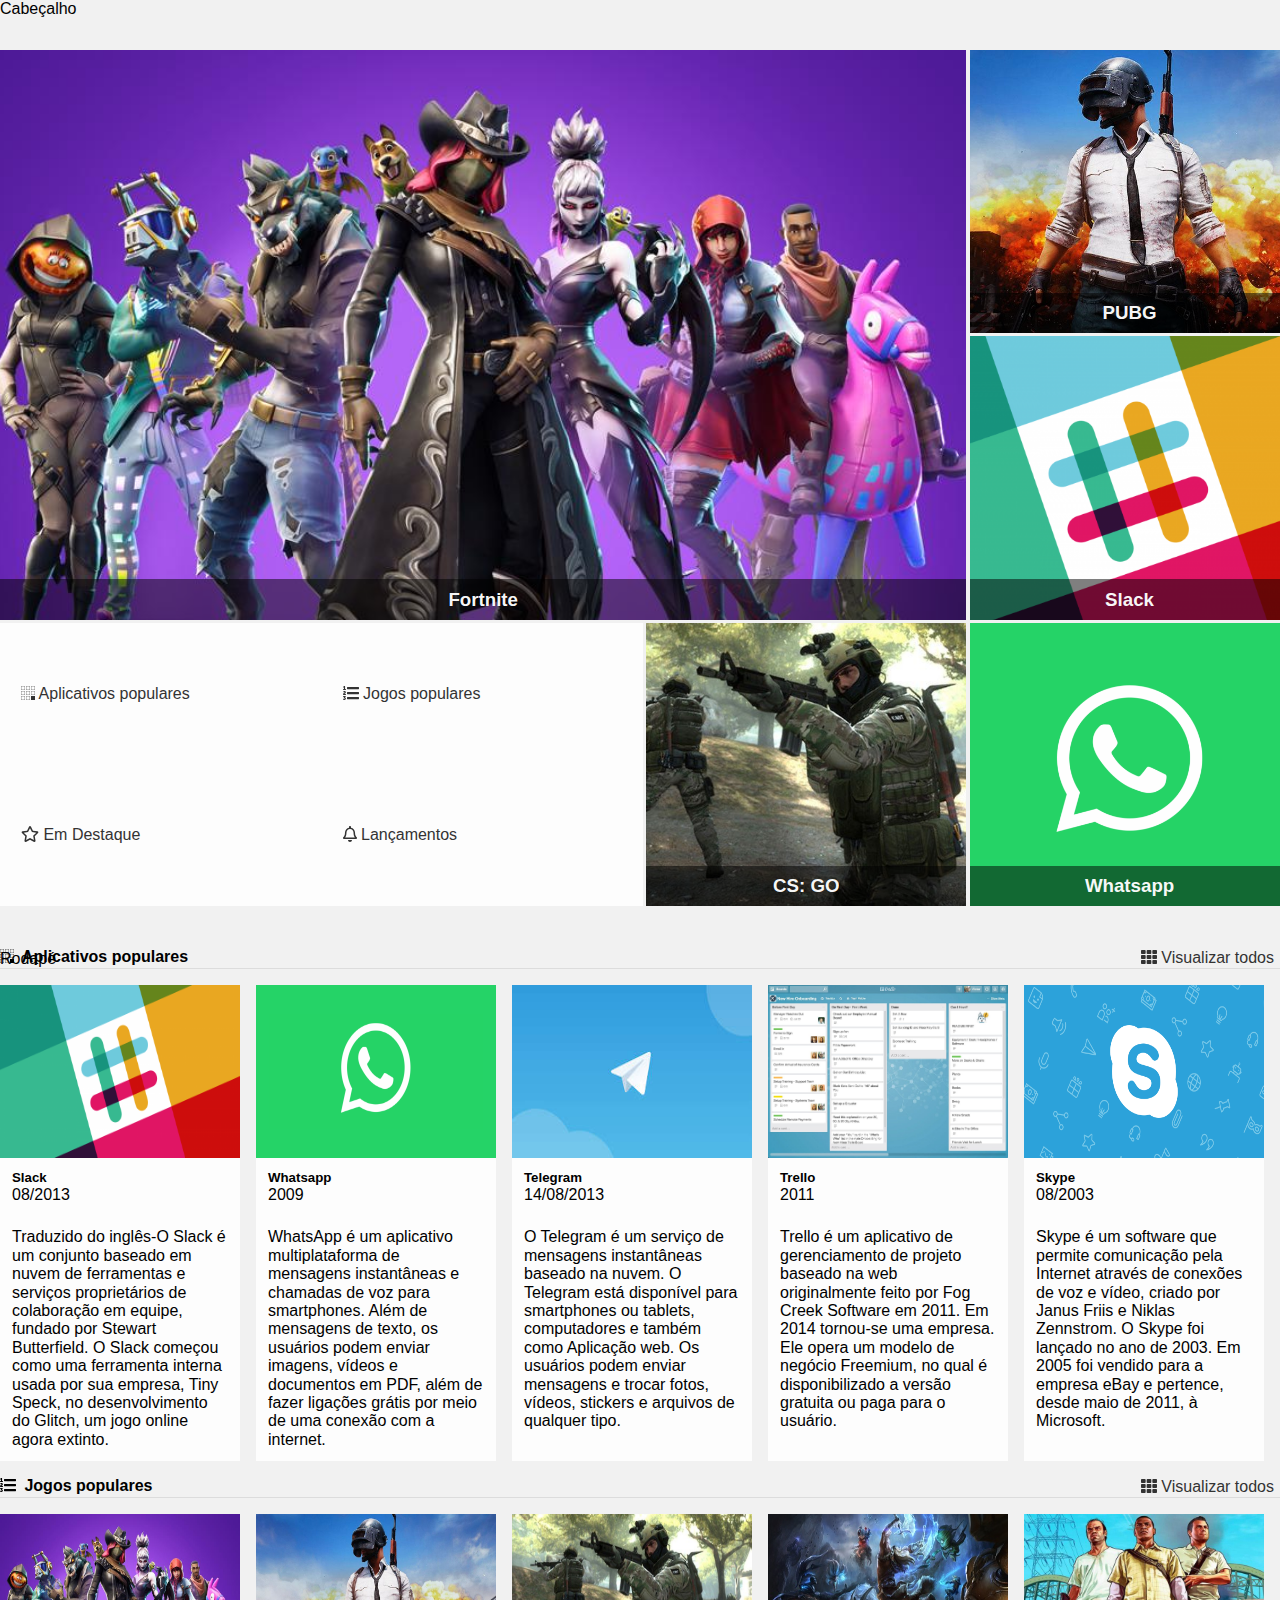
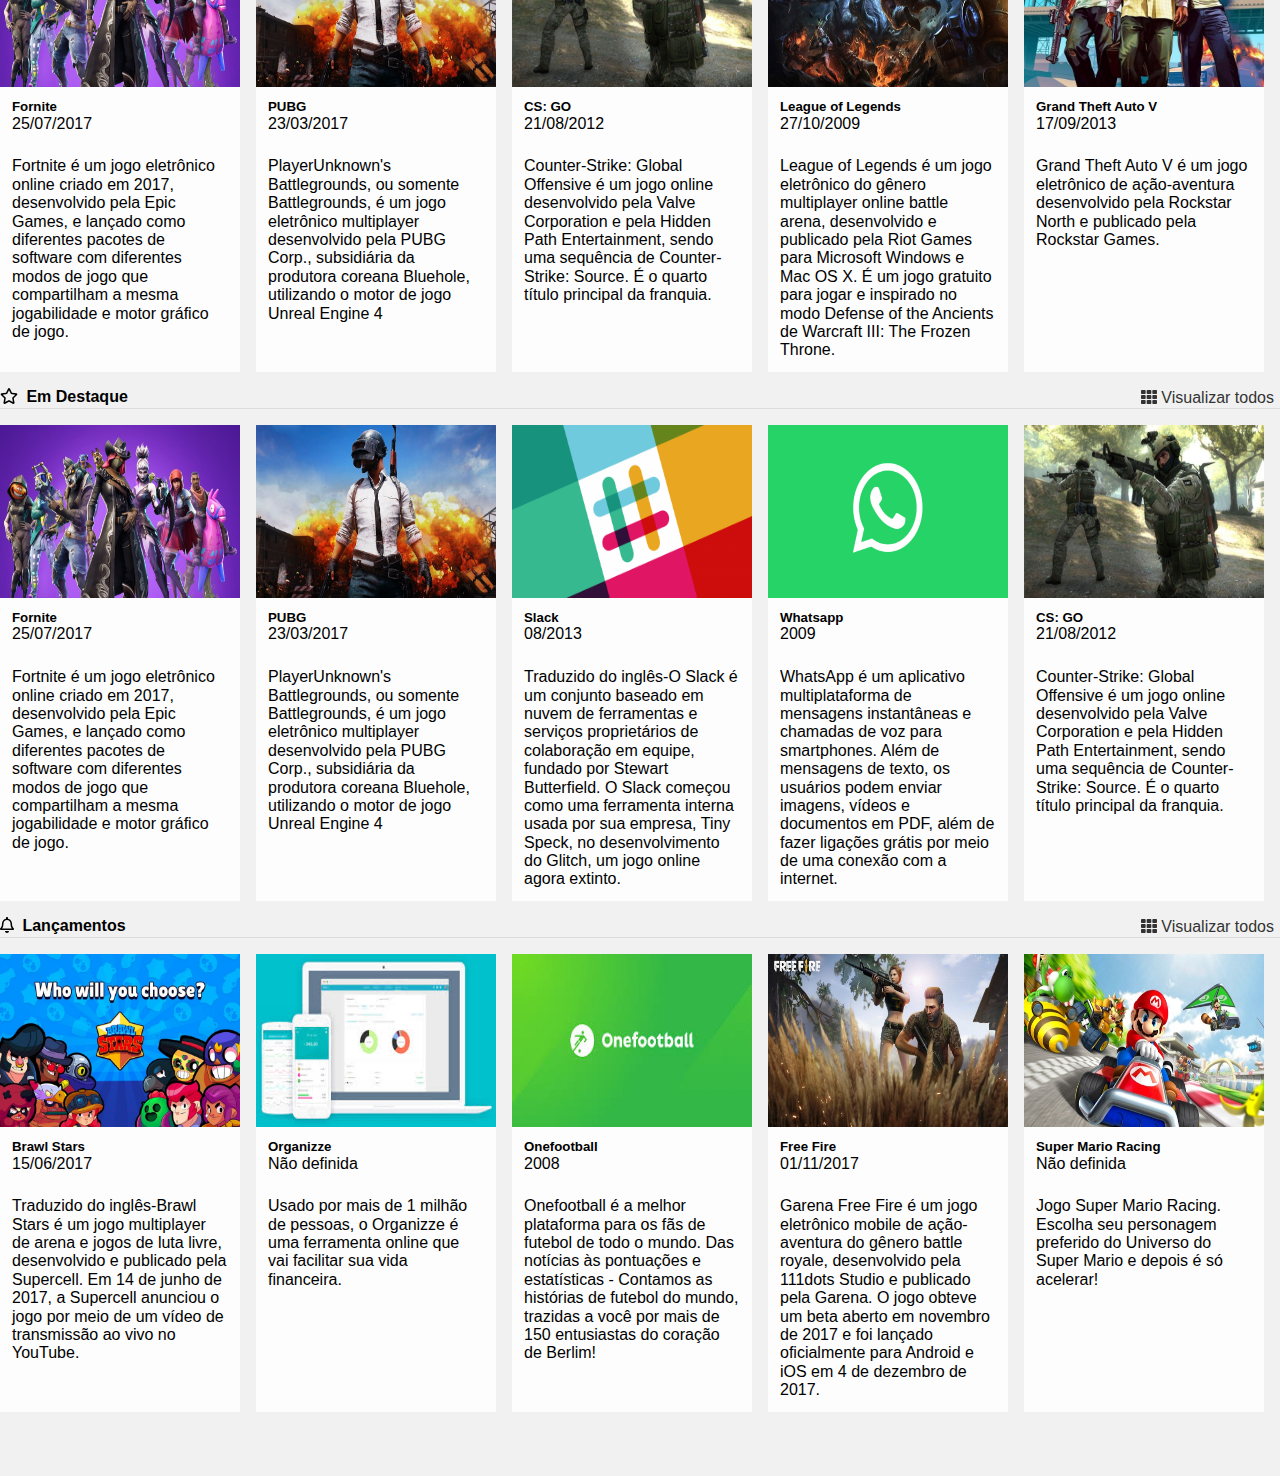
==== index.html @ c20dfd61 "alt." ====
<!DOCTYPE html>
<html lang="en">
<head>
    <meta charset="UTF-8">
    <meta name="viewport" content="width=device-width, initial-scale=1.0">
    <meta http-equiv="X-UA-Compatible" content="ie=edge">
    <title>Alura Store | Baixe nossos aplicativos e jogos</title>
    <link href="./assets/css/normalize.css" rel="stylesheet">
    <link href="./assets/css/reset.css" rel="stylesheet">
    <link href="./assets/css/style.css" rel="stylesheet">
    <link href="./assets/css/destaques.css" rel="stylesheet">
    <link href="./assets/css/populares.css" rel="stylesheet">
</head>
<body class="app">
    <header class="cabecalho">Cabeçalho</header>
    <main class="conteudo">
        <section class="destaques">
        <div class="destaques__principal caixa">
            <h3 class="destaques__titulo">Fortnite</h3>
        </div>
        <div class="destaques__secundario caixa">
            <h3 class="destaques__titulo">PUBG</h3>
        </div>
        <div class="destaques__secundario caixa">
            <h3 class="destaques__titulo">Slack</h3>
        </div>
        <div class="destaques__secundario caixa">
            <h3 class="destaques__titulo">Whatsapp</h3>
        </div>
        <div class="destaques__secundario caixa">
            <h3 class="destaques__titulo">CS: GO</h3>
        </div>
        <div class="destaques__categorias">
            <ul class="destaques__categorias___lista">
                <li class="destaques__categorias___item">
                    <a class="destaques__categorias___link" href="#">
                        <i class="destaques__categorias___icone fab fa-buromobelexperte"></i>
                        Aplicativos populares
                    </a>
                </li>
                <li class="destaques__categorias___item">
                    <a class="destaques__categorias___link" href="#">
                        <i class="fas fa-list-ol"></i>
                        Jogos populares
                    </a>
                </li>
                <li class="destaques__categorias___item">
                    <a class="destaques__categorias___link" href="#">
                        <i class="far fa-star"></i>
                        Em Destaque
                    </a>
                </li>
                <li class="destaques__categorias___item">
                    <a class="destaques__categorias___link" href="#">
                        <i class="far fa-bell"></i>
                        Lançamentos
                    </a>
                </li>
            </ul>
        </div>
    </section>
    <section class="populares">
        <div class="populares__itens">
            <div class="populares__info">
                <div class="populares__cabecalho">
                    <h4 class="populares__titulo">
                        <i class="populares__icone fab fa-buromobelexperte"></i>
                        Aplicativos populares
                    </h4>
                    <button class="populares__botao">
                        <i class="fas fa-th"></i>
                        Visualizar todos
                    </button>
                </div>
            </div>
            <div class="populares__conteudo">
                <div class="populares__card">
                    <img class="populares__card___imagem" src="./assets/img/slack.png">
                    <div class="populares__card___corpo">
                        <div class="populares__card___cabecalho">
                            <h5 class="populares__card___titulo">Slack</h5>
                            <time class="populares__card___data" datetime="2013-08-01">08/2013</time>
                        </div>
                        <div class="populares__card___descricao">
                            Traduzido do inglês-O Slack é um conjunto baseado em nuvem de ferramentas e serviços proprietários de colaboração em equipe, fundado por Stewart Butterfield. O Slack começou como uma ferramenta interna usada por sua empresa, Tiny Speck, no desenvolvimento do Glitch, um jogo online agora extinto.
                        </div>
                    </div>
                </div>
                <div class="populares__card">
                    <img class="populares__card___imagem" src="./assets/img/whatsapp.png">
                    <div class="populares__card___corpo">
                        <div class="populares__card___cabecalho">
                            <h5 class="populares__card___titulo">Whatsapp</h5>
                            <time class="populares__card___data" datetime="20090-01-01">2009</time>
                        </div>
                        <div class="populares__card___descricao">
                            WhatsApp é um aplicativo multiplataforma de mensagens instantâneas e chamadas de voz para smartphones. Além de mensagens de texto, os usuários podem enviar imagens, vídeos e documentos em PDF, além de fazer ligações grátis por meio de uma conexão com a internet.
                        </div>
                    </div>
                </div>
                <div class="populares__card">
                    <img class="populares__card___imagem" src="./assets/img/telegram.jpeg">
                    <div class="populares__card___corpo">
                        <div class="populares__card___cabecalho">
                            <h5 class="populares__card___titulo">Telegram</h5>
                            <time class="populares__card___data" datetime="2013-08-14">14/08/2013</time>
                        </div>
                        <div class="populares__card___descricao">
                            O Telegram é um serviço de mensagens instantâneas baseado na nuvem. O Telegram está disponível para smartphones ou tablets, computadores e também como Aplicação web. Os usuários podem enviar mensagens e trocar fotos, vídeos, stickers e arquivos de qualquer tipo.
                        </div>
                    </div>
                </div>
                <div class="populares__card">
                    <img class="populares__card___imagem" src="./assets/img/trello.jpg">
                    <div class="populares__card___corpo">
                        <div class="populares__card___cabecalho">
                            <h5 class="populares__card___titulo">Trello</h5>
                            <time class="populares__card___data" datetime="2011-01-01">2011</time>
                        </div>
                        <div class="populares__card___descricao">
                            Trello é um aplicativo de gerenciamento de projeto baseado na web originalmente feito por Fog Creek Software em 2011. Em 2014 tornou-se uma empresa. Ele opera um modelo de negócio Freemium, no qual é disponibilizado a versão gratuita ou paga para o usuário.
                        </div>
                    </div>
                </div>
                <div class="populares__card">
                    <img class="populares__card___imagem" src="./assets/img/skype.png">
                    <div class="populares__card___corpo">
                        <div class="populares__card___cabecalho">
                            <h5 class="populares__card___titulo">Skype</h5>
                            <time class="populares__card___data" datetime="2003-08-01">08/2003</time>
                        </div>
                        <div class="populares__card___descricao">
                            Skype é um software que permite comunicação pela Internet através de conexões de voz e vídeo, criado por Janus Friis e Niklas Zennstrom. O Skype foi lançado no ano de 2003. Em 2005 foi vendido para a empresa eBay e pertence, desde maio de 2011, à Microsoft.
                        </div>
                    </div>
                </div>
            </div>
        </div>
        <div class="populares__itens">
            <div class="populares__info">
                <div class="populares__cabecalho">
                    <h4 class="populares__titulo">
                        <i class="populares__icone fas fa-list-ol"></i>
                        Jogos populares
                    </h4>
                    <button class="populares__botao">
                        <i class="fas fa-th"></i>
                        Visualizar todos
                    </button>
                </div>
            </div>
            <div class="populares__conteudo">
                <div class="populares__card">
                    <img class="populares__card___imagem" src="./assets/img/fortnite.jpg">
                    <div class="populares__card___corpo">
                        <div class="populares__card___cabecalho">
                            <h5 class="populares__card___titulo">Fornite</h5>
                            <time class="populares__card___data" datetime="2017-07-25">25/07/2017</time>
                        </div>
                        <div class="populares__card___descricao">
                            Fortnite é um jogo eletrônico online criado em 2017, desenvolvido pela Epic Games, e lançado como diferentes pacotes de software com diferentes modos de jogo que compartilham a mesma jogabilidade e motor gráfico de jogo.
                        </div>
                    </div>
                </div>
                <div class="populares__card">
                    <img class="populares__card___imagem" src="./assets/img/pubg.jpg">
                    <div class="populares__card___corpo">
                        <div class="populares__card___cabecalho">
                            <h5 class="populares__card___titulo">PUBG</h5>
                            <time class="populares__card___data" datetime="2017-03-23">23/03/2017</time>
                        </div>
                        <div class="populares__card___descricao">
                            PlayerUnknown's Battlegrounds, ou somente Battlegrounds, é um jogo eletrônico multiplayer desenvolvido pela PUBG Corp., subsidiária da produtora coreana Bluehole, utilizando o motor de jogo Unreal Engine 4
                        </div>
                    </div>
                </div>
                <div class="populares__card">
                    <img class="populares__card___imagem" src="./assets/img/cs-go.jpg">
                    <div class="populares__card___corpo">
                        <div class="populares__card___cabecalho">
                            <h5 class="populares__card___titulo">CS: GO</h5>
                            <time class="populares__card___data" datetime="2012-08-21">21/08/2012</time>
                        </div>
                        <div class="populares__card___descricao">
                            Counter-Strike: Global Offensive é um jogo online desenvolvido pela Valve Corporation e pela Hidden Path Entertainment, sendo uma sequência de Counter-Strike: Source. É o quarto título principal da franquia.
                        </div>
                    </div>
                </div>
                <div class="populares__card">
                    <img class="populares__card___imagem" src="./assets/img/lol.jpg">
                    <div class="populares__card___corpo">
                        <div class="populares__card___cabecalho">
                            <h5 class="populares__card___titulo">League of Legends</h5>
                            <time class="populares__card___data" datetime="2009-10-27">27/10/2009</time>
                        </div>
                        <div class="populares__card___descricao">
                            League of Legends é um jogo eletrônico do gênero multiplayer online battle arena, desenvolvido e publicado pela Riot Games para Microsoft Windows e Mac OS X. É um jogo gratuito para jogar e inspirado no modo Defense of the Ancients de Warcraft III: The Frozen Throne.
                        </div>
                    </div>
                </div>
                <div class="populares__card">
                    <img class="populares__card___imagem" src="./assets/img/gta-v.jpg">
                    <div class="populares__card___corpo">
                        <div class="populares__card___cabecalho">
                            <h5 class="populares__card___titulo">Grand Theft Auto V</h5>
                            <time class="populares__card___data" datetime="2013-09-17">17/09/2013</time>
                        </div>
                        <div class="populares__card___descricao">
                            Grand Theft Auto V é um jogo eletrônico de ação-aventura desenvolvido pela Rockstar North e publicado pela Rockstar Games.
                        </div>
                    </div>
                </div>
            </div>
        </div>
        <div class="populares__itens">
            <div class="populares__info">
                <div class="populares__cabecalho">
                    <h4 class="populares__titulo">
                        <i class="populares__icone far fa-star"></i>
                        Em Destaque
                    </h4>
                    <button class="populares__botao">
                        <i class="fas fa-th"></i>
                        Visualizar todos
                    </button>
                </div>
            </div>
            <div class="populares__conteudo">
                <div class="populares__card">
                    <img class="populares__card___imagem" src="./assets/img/fortnite.jpg">
                    <div class="populares__card___corpo">
                        <div class="populares__card___cabecalho">
                            <h5 class="populares__card___titulo">Fornite</h5>
                            <time class="populares__card___data" datetime="2017-07-25">25/07/2017</time>
                        </div>
                        <div class="populares__card___descricao">
                            Fortnite é um jogo eletrônico online criado em 2017, desenvolvido pela Epic Games, e lançado como diferentes pacotes de software com diferentes modos de jogo que compartilham a mesma jogabilidade e motor gráfico de jogo.
                        </div>
                    </div>
                </div>
                <div class="populares__card">
                    <img class="populares__card___imagem" src="./assets/img/pubg.jpg">
                    <div class="populares__card___corpo">
                        <div class="populares__card___cabecalho">
                            <h5 class="populares__card___titulo">PUBG</h5>
                            <time class="populares__card___data" datetime="2017-03-23">23/03/2017</time>
                        </div>
                        <div class="populares__card___descricao">
                            PlayerUnknown's Battlegrounds, ou somente Battlegrounds, é um jogo eletrônico multiplayer desenvolvido pela PUBG Corp., subsidiária da produtora coreana Bluehole, utilizando o motor de jogo Unreal Engine 4
                        </div>
                    </div>
                </div>
                <div class="populares__card">
                    <img class="populares__card___imagem" src="./assets/img/slack.png">
                    <div class="populares__card___corpo">
                        <div class="populares__card___cabecalho">
                            <h5 class="populares__card___titulo">Slack</h5>
                            <time class="populares__card___data" datetime="2013-08-01">08/2013</time>
                        </div>
                        <div class="populares__card___descricao">
                            Traduzido do inglês-O Slack é um conjunto baseado em nuvem de ferramentas e serviços proprietários de colaboração em equipe, fundado por Stewart Butterfield. O Slack começou como uma ferramenta interna usada por sua empresa, Tiny Speck, no desenvolvimento do Glitch, um jogo online agora extinto.
                        </div>
                    </div>
                </div>
                <div class="populares__card">
                    <img class="populares__card___imagem" src="./assets/img/whatsapp.png">
                    <div class="populares__card___corpo">
                        <div class="populares__card___cabecalho">
                            <h5 class="populares__card___titulo">Whatsapp</h5>
                            <time class="populares__card___data" datetime="20090-01-01">2009</time>
                        </div>
                        <div class="populares__card___descricao">
                            WhatsApp é um aplicativo multiplataforma de mensagens instantâneas e chamadas de voz para smartphones. Além de mensagens de texto, os usuários podem enviar imagens, vídeos e documentos em PDF, além de fazer ligações grátis por meio de uma conexão com a internet.
                        </div>
                    </div>
                </div>
                <div class="populares__card">
                    <img class="populares__card___imagem" src="./assets/img/cs-go.jpg"> 
                    <div class="populares__card___corpo">
                        <div class="populares__card___cabecalho">
                            <h5 class="populares__card___titulo">CS: GO</h5>
                            <time class="populares__card___data" datetime="2012-08-21">21/08/2012</time>
                        </div>
                        <div class="populares__card___descricao">
                            Counter-Strike: Global Offensive é um jogo online desenvolvido pela Valve Corporation e pela Hidden Path Entertainment, sendo uma sequência de Counter-Strike: Source. É o quarto título principal da franquia.
                        </div>
                    </div>
                </div>
            </div>
        </div>
        <div class="populares__itens">
            <div class="populares__info">
                <div class="populares__cabecalho">
                    <h4 class="populares__titulo">
                        <i class="populares__icone far fa-bell"></i>
                        Lançamentos
                    </h4>
                    <button class="populares__botao">
                        <i class="fas fa-th"></i>
                        Visualizar todos
                    </button>
                </div>
            </div>
            <div class="populares__conteudo">
                <div class="populares__card">
                    <img class="populares__card___imagem" src="./assets/img/brawl-stars.jpg"> 
                    <div class="populares__card___corpo">
                        <div class="populares__card___cabecalho">
                            <h5 class="populares__card___titulo">Brawl Stars</h5>
                            <time class="populares__card___data" datetime="2017-06-15">15/06/2017</time>
                        </div>
                        <div class="populares__card___descricao">
                            Traduzido do inglês-Brawl Stars é um jogo multiplayer de arena e jogos de luta livre, desenvolvido e publicado pela Supercell. Em 14 de junho de 2017, a Supercell anunciou o jogo por meio de um vídeo de transmissão ao vivo no YouTube.
                        </div>
                    </div>
                </div>
                <div class="populares__card">
                    <img class="populares__card___imagem" src="./assets/img/organizze.jpeg"> 
                    <div class="populares__card___corpo">
                        <div class="populares__card___cabecalho">
                            <h5 class="populares__card___titulo">Organizze</h5>
                            <time class="populares__card___data" datetime="">Não definida</time>
                        </div>
                        <div class="populares__card___descricao">
                            Usado por mais de 1 milhão de pessoas, o Organizze é uma ferramenta online que vai facilitar sua vida financeira.  
                        </div>
                    </div>
                </div>
                <div class="populares__card">
                    <img class="populares__card___imagem" src="./assets/img/onefotball.jpeg"> 
                    <div class="populares__card___corpo">
                        <div class="populares__card___cabecalho">
                            <h5 class="populares__card___titulo">Onefootball</h5>
                            <time class="populares__card___data" datetime="2008-01-01">2008</time>
                        </div>
                        <div class="populares__card___descricao">
                            Onefootball é a melhor plataforma para os fãs de futebol de todo o mundo. Das notícias às pontuações e estatísticas - Contamos as histórias de futebol do mundo, trazidas a você por mais de 150 entusiastas do coração de Berlim!
                        </div>
                    </div>
                </div>
                <div class="populares__card">
                    <img class="populares__card___imagem" src="./assets/img/free-fire.jpg"> 
                    <div class="populares__card___corpo">
                        <div class="populares__card___cabecalho">
                            <h5 class="populares__card___titulo">Free Fire</h5>
                            <time class="populares__card___data" datetime="2017-11-01">01/11/2017</time>
                        </div>
                        <div class="populares__card___descricao">
                            Garena Free Fire é um jogo eletrônico mobile de ação-aventura do gênero battle royale, desenvolvido pela 111dots Studio e publicado pela Garena. O jogo obteve um beta aberto em novembro de 2017 e foi lançado oficialmente para Android e iOS em 4 de dezembro de 2017.
                        </div>
                    </div>
                </div>
                <div class="populares__card">
                    <img class="populares__card___imagem" src="./assets/img/mario-kart.jpg"> 
                    <div class="populares__card___corpo">
                        <div class="populares__card___cabecalho">
                            <h5 class="populares__card___titulo">Super Mario Racing</h5>
                            <time class="populares__card___data" datetime="">Não definida</time>
                        </div>
                        <div class="populares__card___descricao">
                            Jogo Super Mario Racing. Escolha seu personagem preferido do Universo do Super Mario e depois é só acelerar!
                        </div>
                    </div>
                </div>
            </div>
        </div>
    </section>
</main>
    <footer class="rodape">Rodapé</footer>
    <script src="./assets/js/fontawesome.all.min.js"></script>
</body>
</html>
---- assets/css/style.css ----
.app {
    background: #f1f1f1;
    display: grid;  
    font-family: Arial, Helvetica, sans-serif;
    grid-template-areas:
        "cabecalho"
        "conteudo"
        "rodapé";
    grid-template-columns: auto; 
    grid-template-rows: 50px 100vh auto;   

}

.cabecalho {
    
    
}    
 
.conteudo {
        
}

.rodape {
   
}
---- assets/css/destaques.css ----
.caixa {
    align-items: flex-end;
    display: flex;
    justify-content: center;
  
}
.destaques {
    display: grid;
    grid-gap: .2em;
    grid-template-columns: 25% 25% 25% 25%;
    grid-template-rows: 33.33% 33.33% 33.33%;
    height: calc(100vh - 50px);

}
.destaques__titulo {
    background: rgba(0, 0, 0, .5);
    color: #fdfdfdfd;
    padding: .6rem;
    text-align: center;
    width: 100%;

}

.destaques__principal {
    background: url('../img/fortnite.jpg') center / cover no-repeat;
    grid-column: 1 / 4;
    grid-row: 1 / 3;
}

.destaques__secundario:nth-child(2) {
    background: url('../img/pubg.jpg') center / cover no-repeat;
    grid-column: 4 / 4;
    grid-row: 1 / 1;
} 

.destaques__secundario:nth-child(3) {
    background: url('../img/slack.png') center / cover no-repeat;
    grid-column: 4 / 4;
    grid-row: 2 / 2;
}
.destaques__secundario:nth-child(4) {
    background: url('../img/whatsapp.png') center / cover no-repeat;
    grid-column: 4 / 4;
    grid-row: 3 / 3;
} 
.destaques__secundario:nth-child(5) {
    background: url('../img/cs-go.jpg') center / cover no-repeat;
    grid-column: 3 / 3;
    grid-row: 3 / 3;
}
.destaques__categorias {
    grid-column: 1 / 3;
    grid-row: 3 / 3;
}
.destaques__categorias___lista {
    display: flex;
    flex-wrap: wrap;
    height: 100%;
    justify-content: space-between; 
}

.destaques__categorias___item {
    align-items: center;
    background: #fdfdfd;
    border-left: 5px solid transparent;
    color: #333333;
    display: flex;
    padding: 1rem;
    width: 50%;
}
.destaques__categorias___link {
    color: inherit;
}
---- assets/css/populares.css ----
.populares  {
    padding: 3rem 0;
}

.populares__conteudo {
    display: flex;
    flex-wrap: wrap;
    grid-area: conteudo;
    padding: 1rem 0;

}

.populares__card {
    background: #fdfdfd;
    display: grid;
    grid-template-areas: 
        "card-imagem"
        "card-corpo";
    grid-template-columns: 100%;
    grid-template-rows: 173px auto;
    margin-right: 1rem;
    width: calc(20% - 1rem);
}


.populares__card___imagem {
    grid-area: card-imagem;
    height: 100%;
    width: 100%;
}

.populares__card___corpo {
    display: grid;
    grid-area: card-corpo;
    grid-row-gap: .5rem;
    grid-template-areas: 
        "card-cabecalho"
        "card-conteudo";
    grid-template-rows: 50px auto;
    padding: .75rem;
}

.populares__card__titulo {
    color: #333333;
    font-size: 1.5rem;
}

.populares__card__data{
    color: #808080;
    font-size: .9rem;
}

.populares__card__descricao {
    color: #333333;
    line-height: 1.5;
    margin: 1rem 0;
    text-align: justify;
}

.populares__card__titulo {
    font-weight: 500;
}

.populares__icone {
    margin-right: .25rem;
}

.populares__cabecalho {
    border-bottom: 1px solid #dcdcdc;
    display: flex;
    justify-content: space-between;
}
.populares__botao {
    background: transparent;
    border: none;
    color: #333333;
}
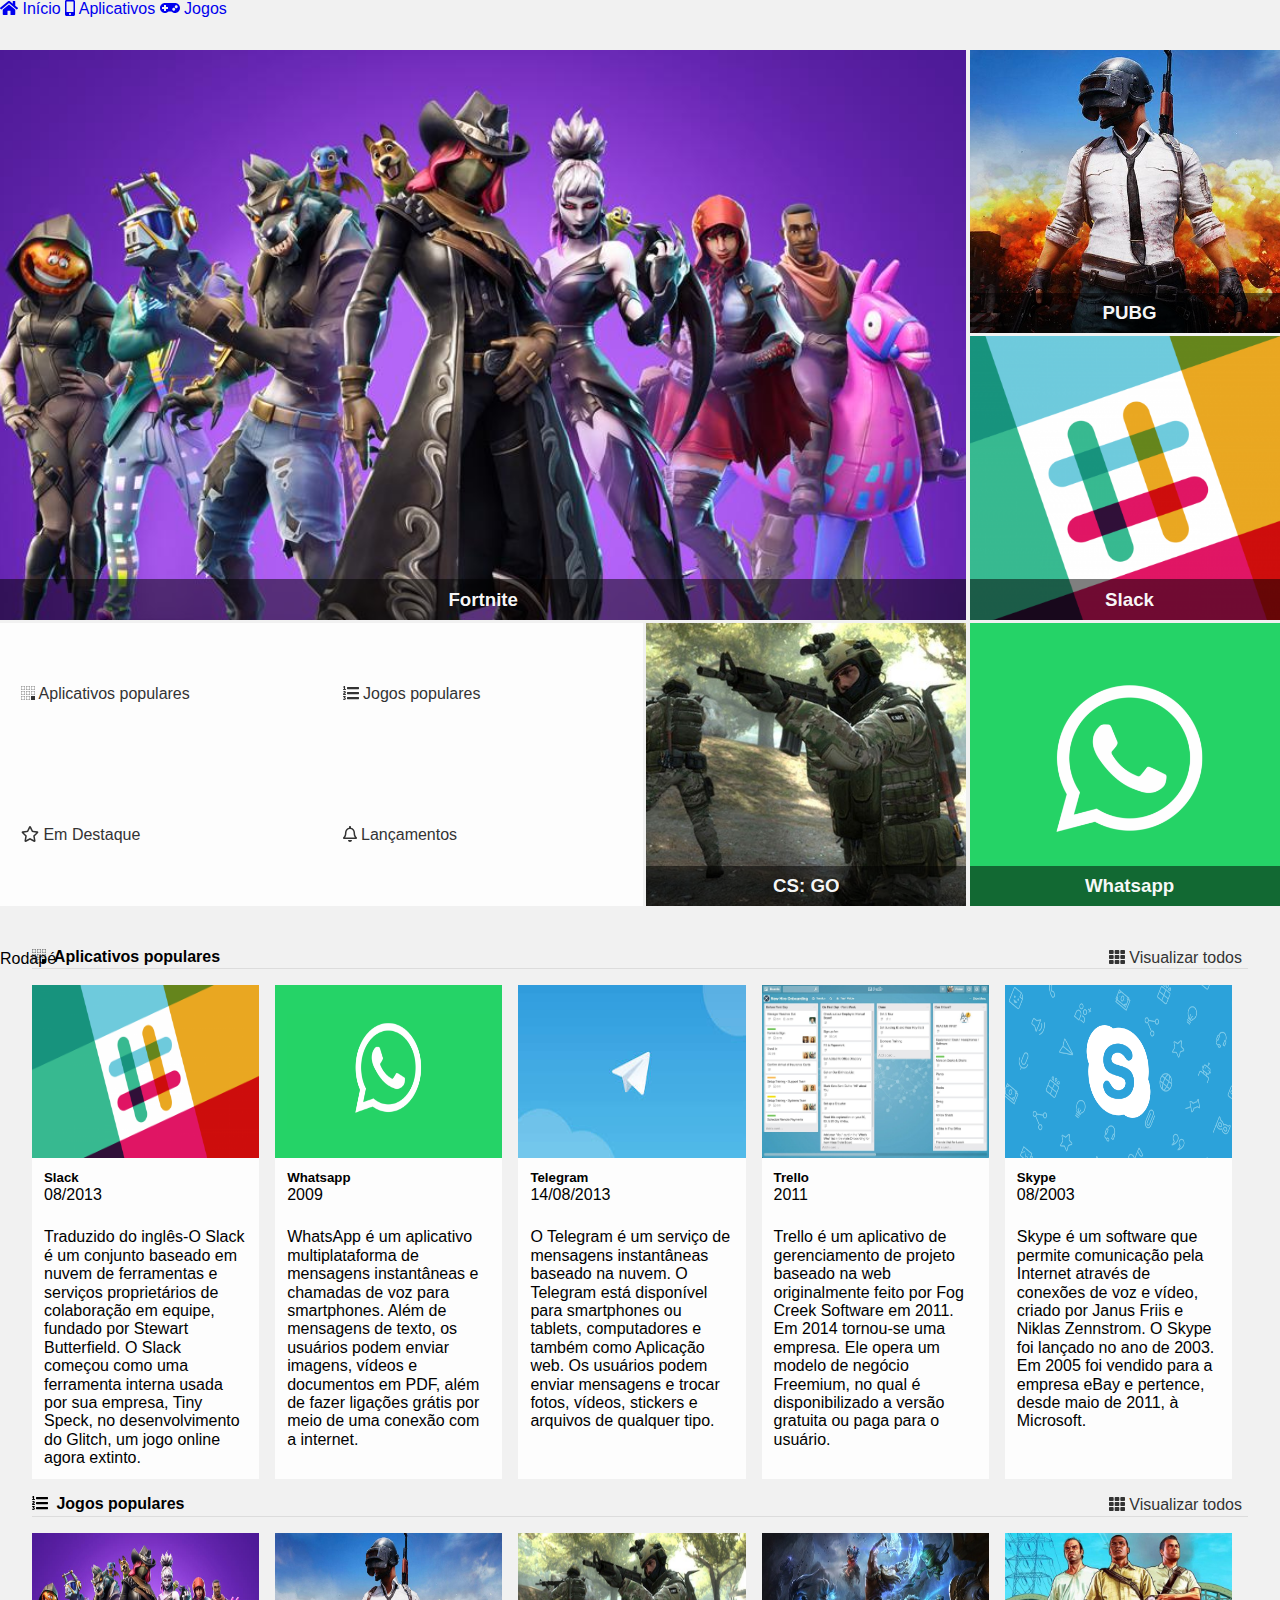
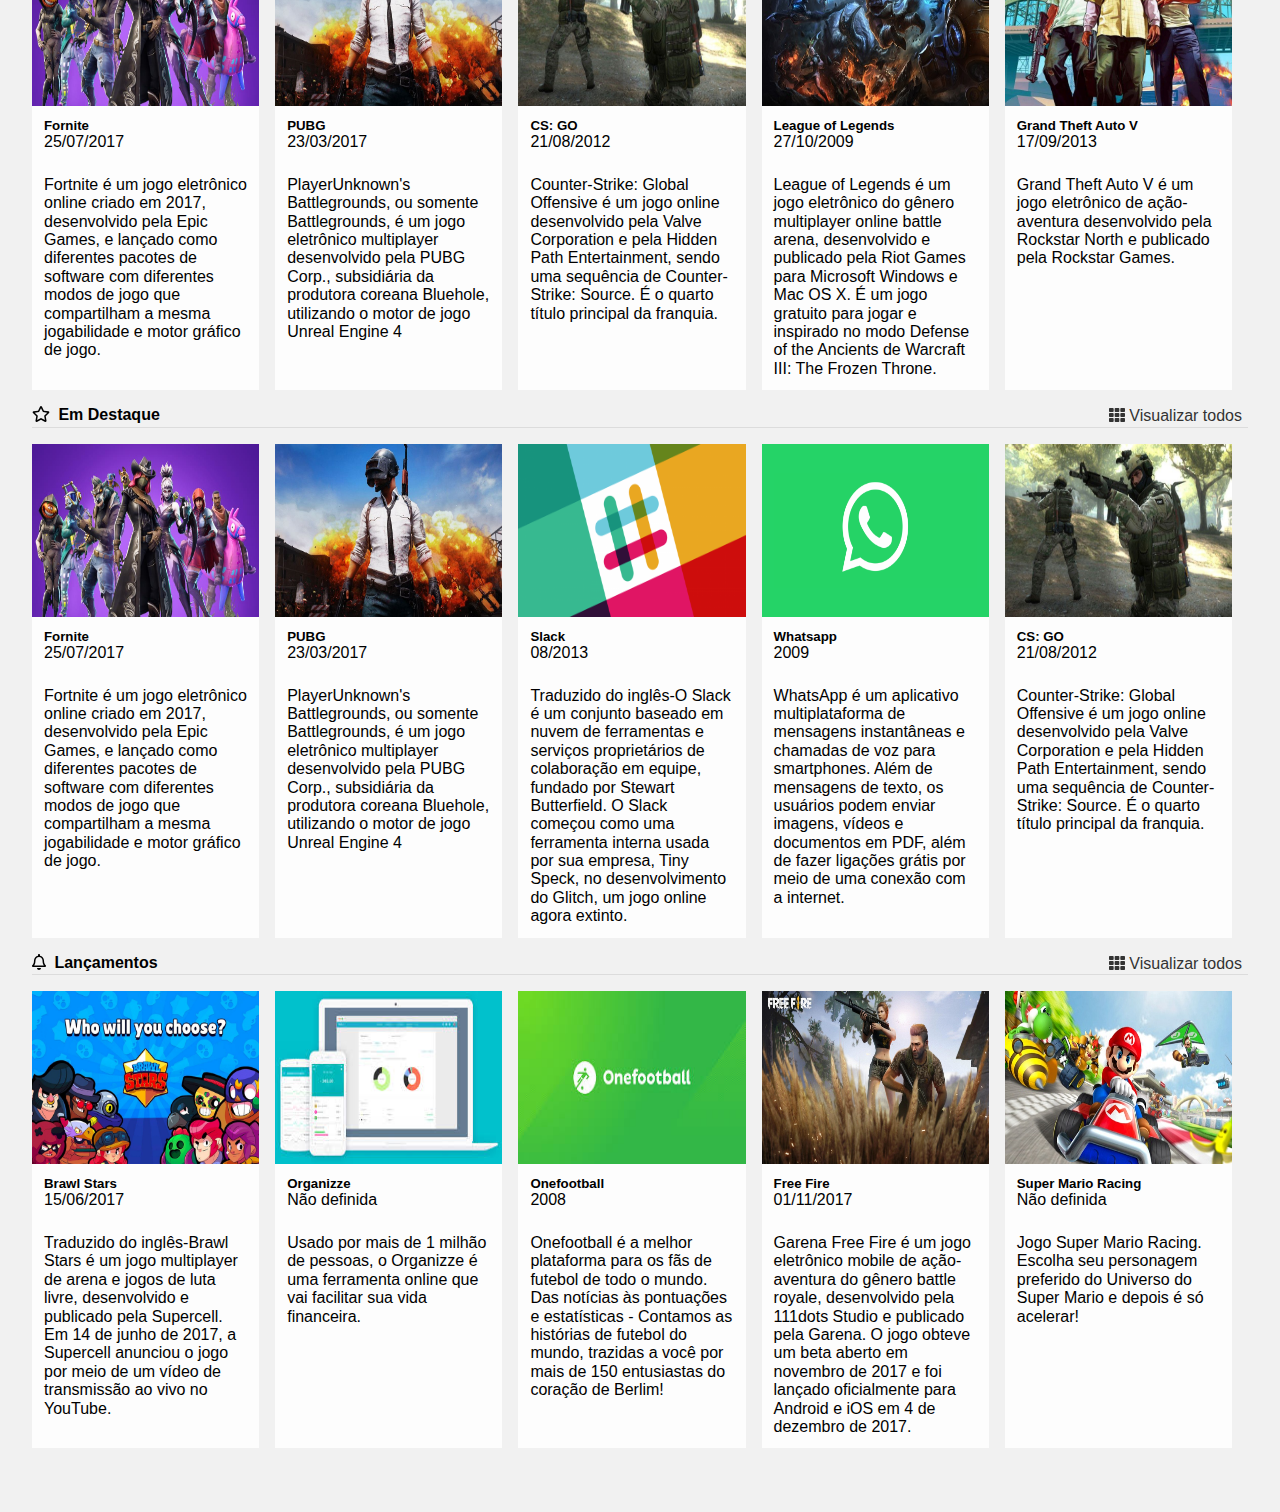
==== commit dd9bb98e: "alt" ====
--- a/index.html
+++ b/index.html
@@ -12,8 +12,25 @@
     <link href="./assets/css/populares.css" rel="stylesheet">
 </head>
 <body class="app">
-    <header class="cabecalho">Cabeçalho</header>
-    <main class="conteudo">
+    <header class="cabecalho"><nav class="menu">
+        <ul class="menu__lista">
+            <li class="menu__item">
+                <a class="menu__link ativo" href="#">
+                    <i class="fas fa-home"></i>
+                    Início
+                </a>
+                <a class="menu__link" href="#">
+                    <i class="fas fa-mobile-alt"></i>
+                    Aplicativos</a>
+                <a class="menu__link" href="#">
+                    <i class="fas fa-gamepad"></i>
+                    Jogos
+                </a>
+            </li>
+        </ul>
+    </nav>
+</header>
+<main class="conteudo">
         <section class="destaques">
         <div class="destaques__principal caixa">
             <h3 class="destaques__titulo">Fortnite</h3>
--- a/assets/css/populares.css
+++ b/assets/css/populares.css
@@ -1,5 +1,5 @@
 .populares  {
-    padding: 3rem 0;
+    padding: 3rem 2rem;
 }
 
 .populares__conteudo {
@@ -20,6 +20,10 @@
     grid-template-rows: 173px auto;
     margin-right: 1rem;
     width: calc(20% - 1rem);
+}
+
+.populares__card:last-child {
+    margin-right: 0;
 }
 
 
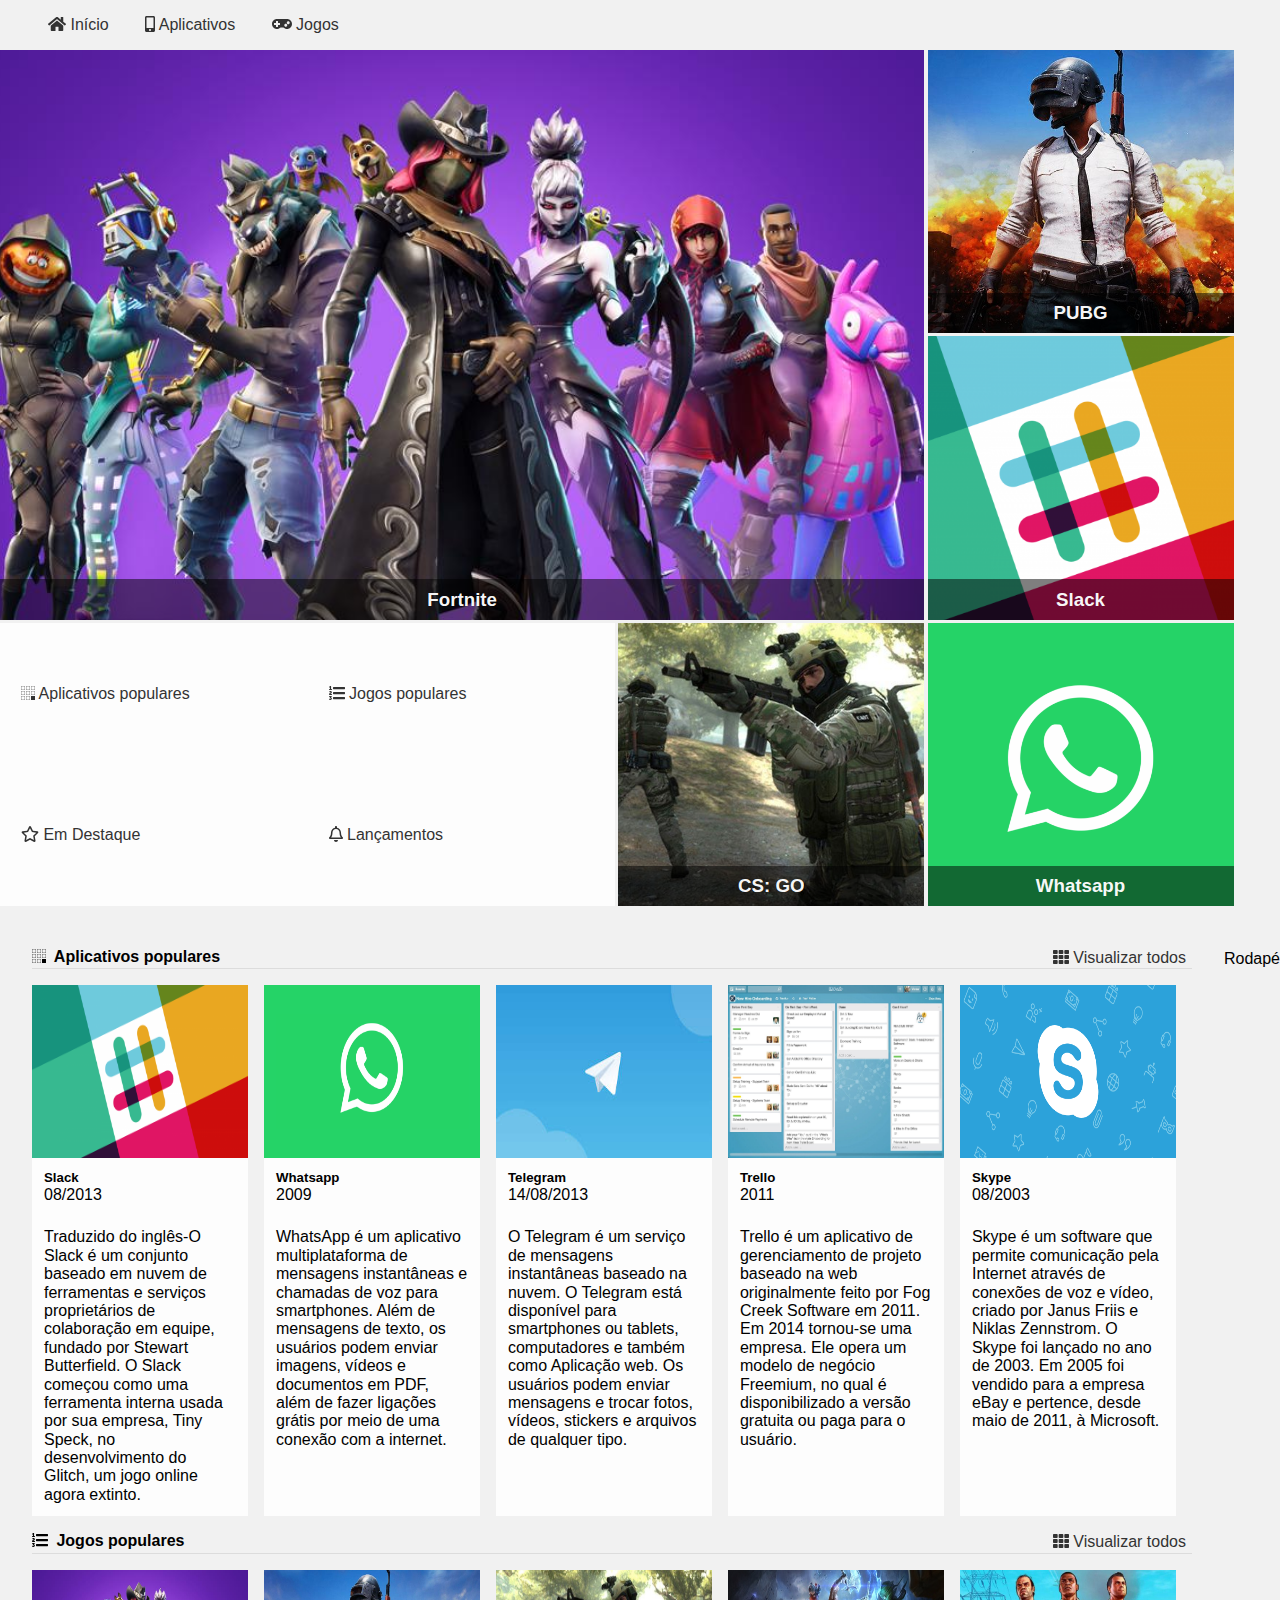
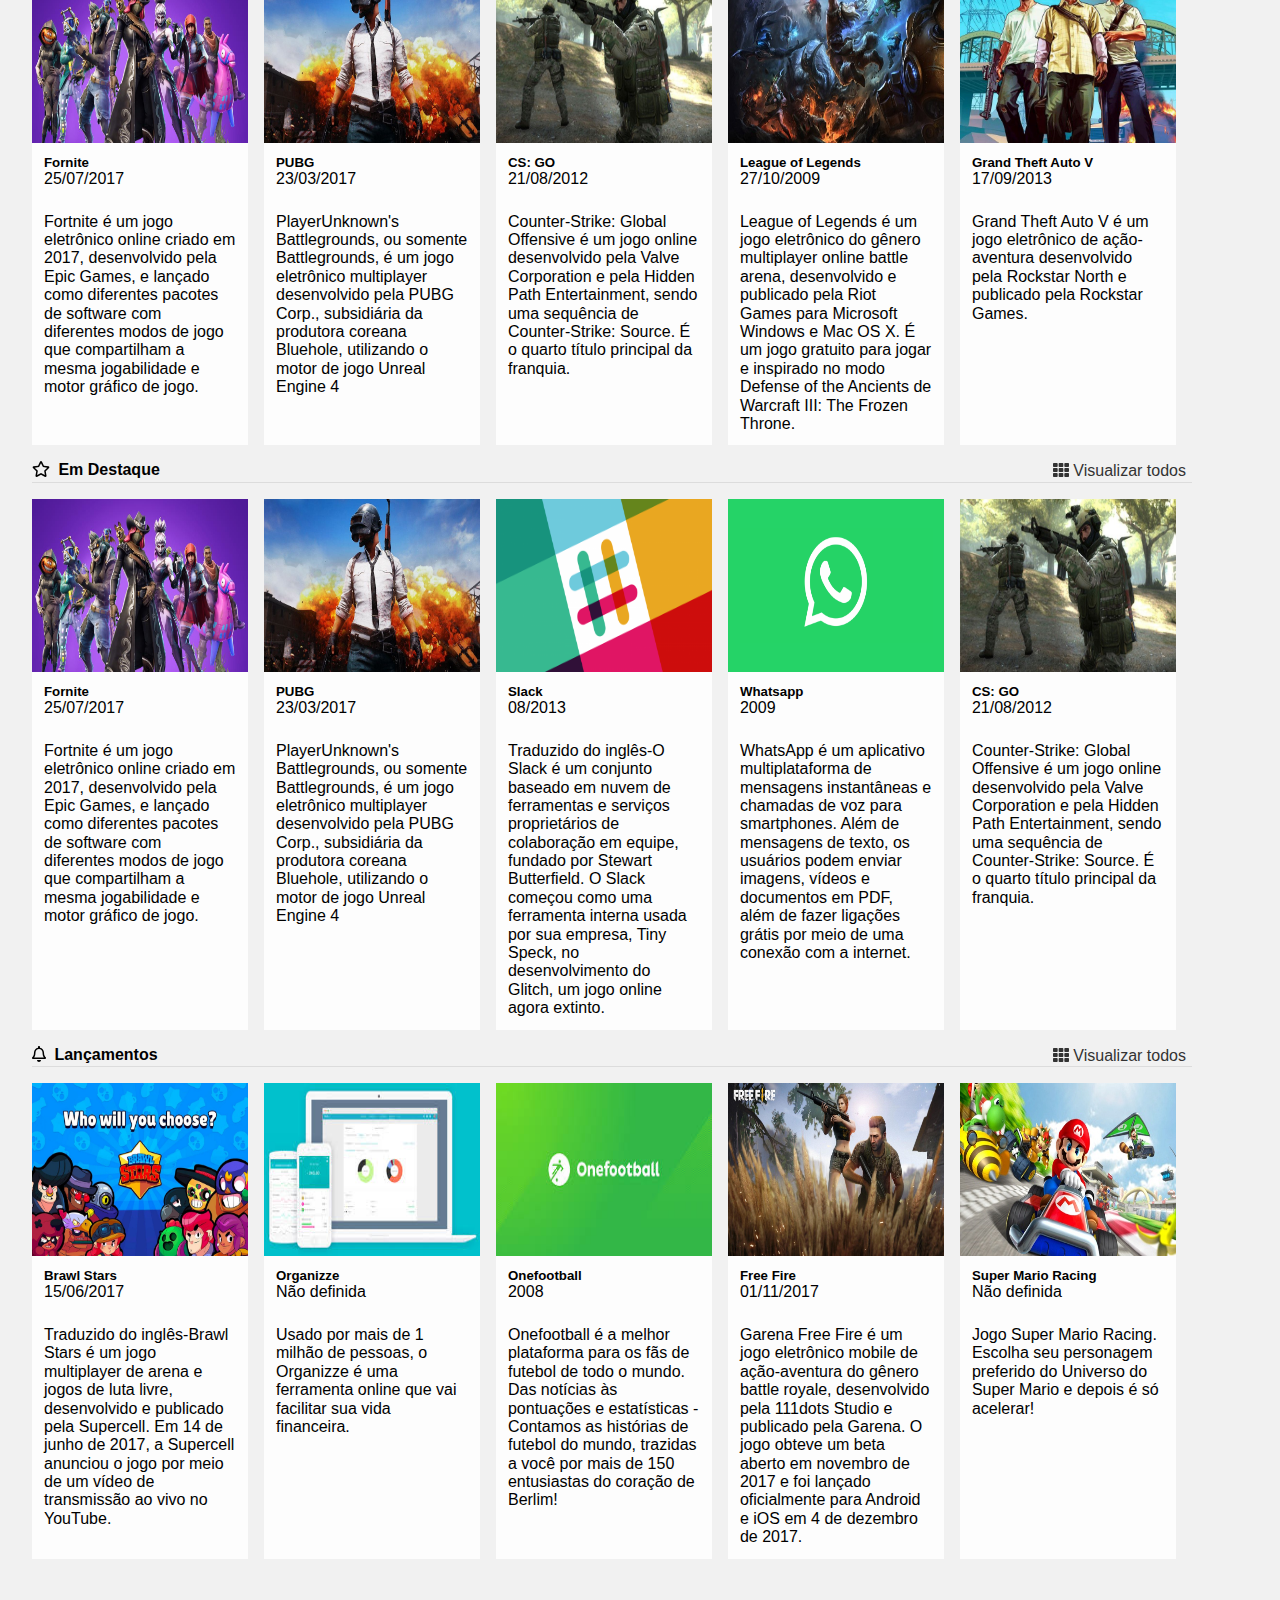
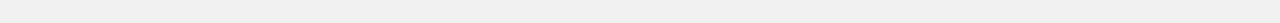
==== commit 2e2ce041: "menu link" ====
--- a/index.html
+++ b/index.html
@@ -10,6 +10,7 @@
     <link href="./assets/css/style.css" rel="stylesheet">
     <link href="./assets/css/destaques.css" rel="stylesheet">
     <link href="./assets/css/populares.css" rel="stylesheet">
+    <link href="./assets/css/menu.css" rel="stylesheet">
 </head>
 <body class="app">
     <header class="cabecalho"><nav class="menu">
--- a/assets/css/style.css
+++ b/assets/css/style.css
@@ -12,14 +12,19 @@
 }
 
 .cabecalho {
-    
+    align-items: center;
+    display: flex;
+    grid-area: cabecalho; 
+    padding: 0 2rem ;  
     
 }    
  
 .conteudo {
+    grid-area: conteudo;
         
 }
 
 .rodape {
+    grid-area: rodape;
    
 }
--- a/assets/css/menu.css
+++ b/assets/css/menu.css
@@ -0,0 +1,10 @@
+.menu__link{
+    color: #333333;
+    padding: .5rem 1rem;
+
+}
+
+.menu__link:hover, .menor__link.ativo {
+    border-bottom: 2px solid #0073e6;
+}
+
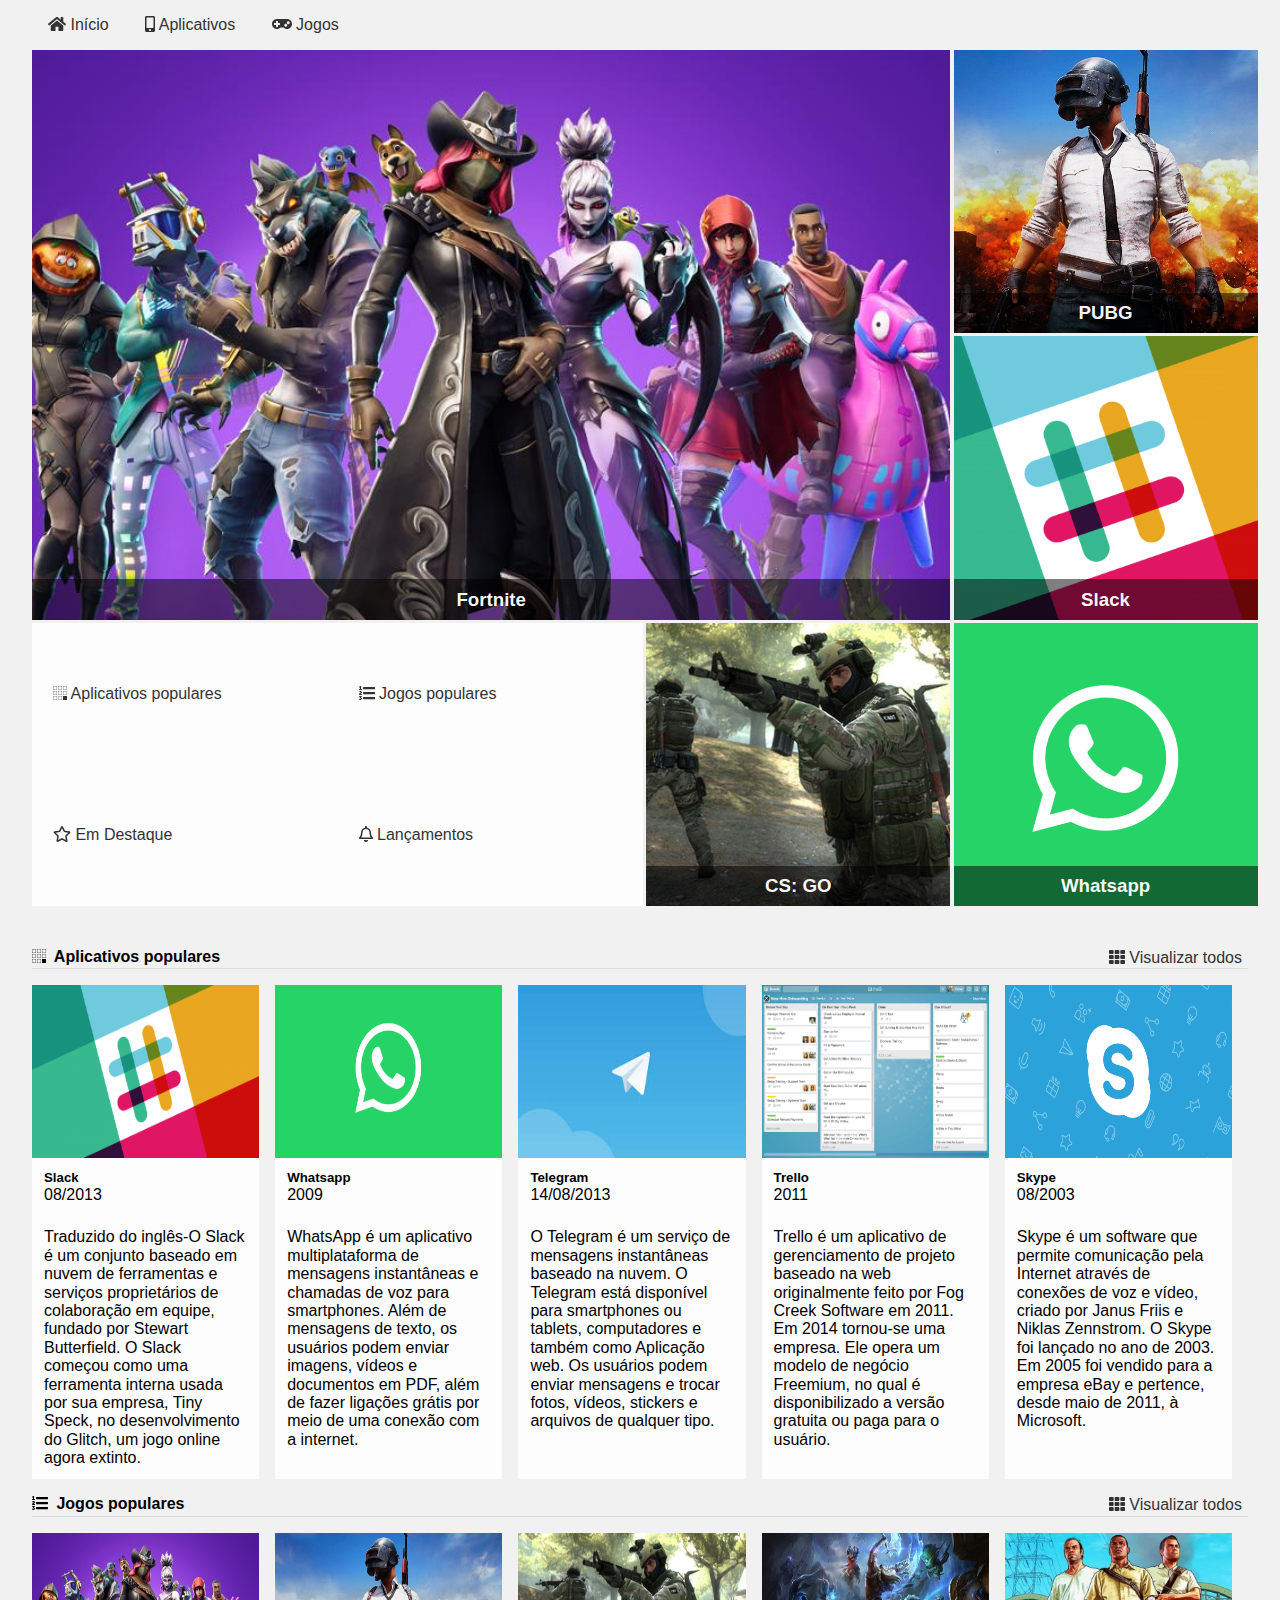
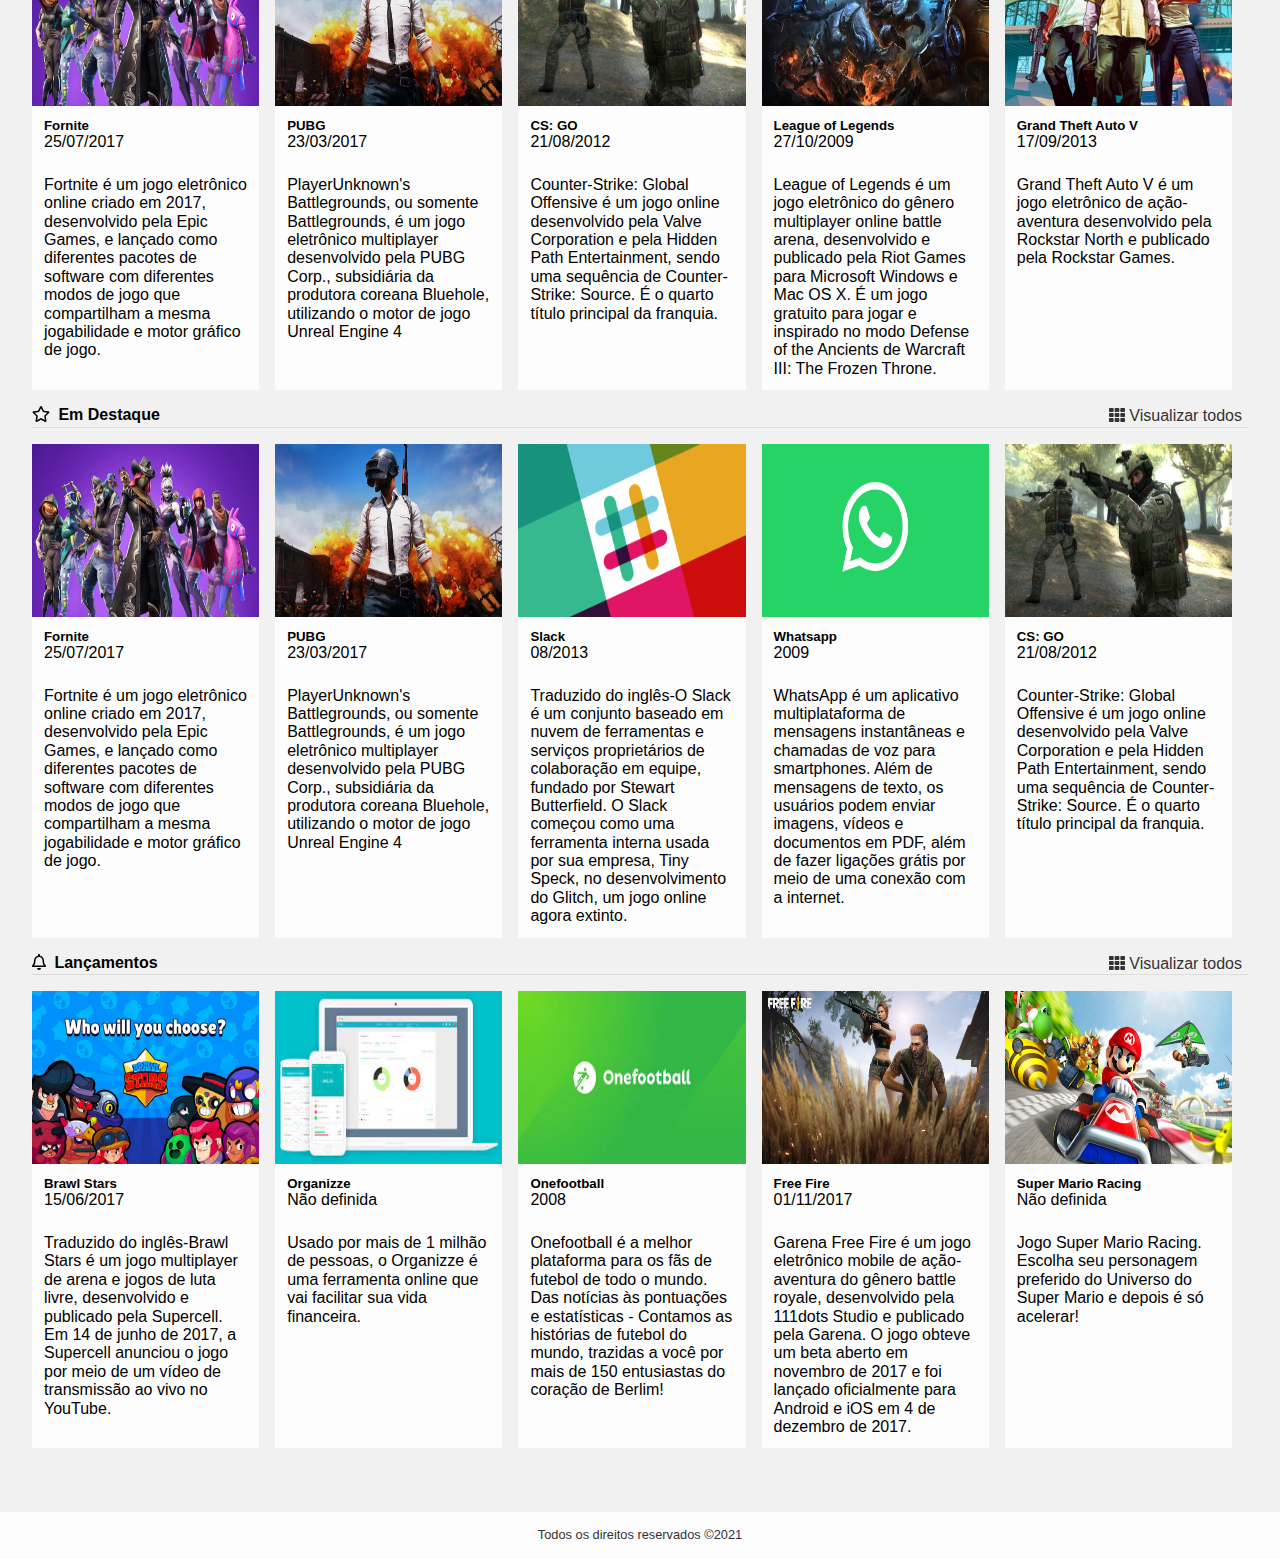
==== commit 600b68f8: "inclusão" ====
--- a/index.html
+++ b/index.html
@@ -384,7 +384,7 @@
         </div>
     </section>
 </main>
-    <footer class="rodape">Rodapé</footer>
+    <footer class="rodape">Todos os direitos reservados &copy;2021</footer>
     <script src="./assets/js/fontawesome.all.min.js"></script>
 </body>
 </html>--- a/assets/css/style.css
+++ b/assets/css/style.css
@@ -5,9 +5,9 @@
     grid-template-areas:
         "cabecalho"
         "conteudo"
-        "rodapé";
+        "rodape";
     grid-template-columns: auto; 
-    grid-template-rows: 50px 100vh auto;   
+    grid-template-rows: 50px auto auto;   
 
 }
 
@@ -21,10 +21,15 @@
  
 .conteudo {
     grid-area: conteudo;
+    padding: 0 2rem ; 
         
 }
 
 .rodape {
-    grid-area: rodape;
-   
+        background: #fdfdfd;
+        color: #333333;
+        font-size: .8rem;
+        grid-area: rodape;
+        padding: 1rem;
+        text-align: center;
 }
--- a/assets/css/populares.css
+++ b/assets/css/populares.css
@@ -1,5 +1,5 @@
 .populares  {
-    padding: 3rem 2rem;
+    padding: 3rem 0;
 }
 
 .populares__conteudo {
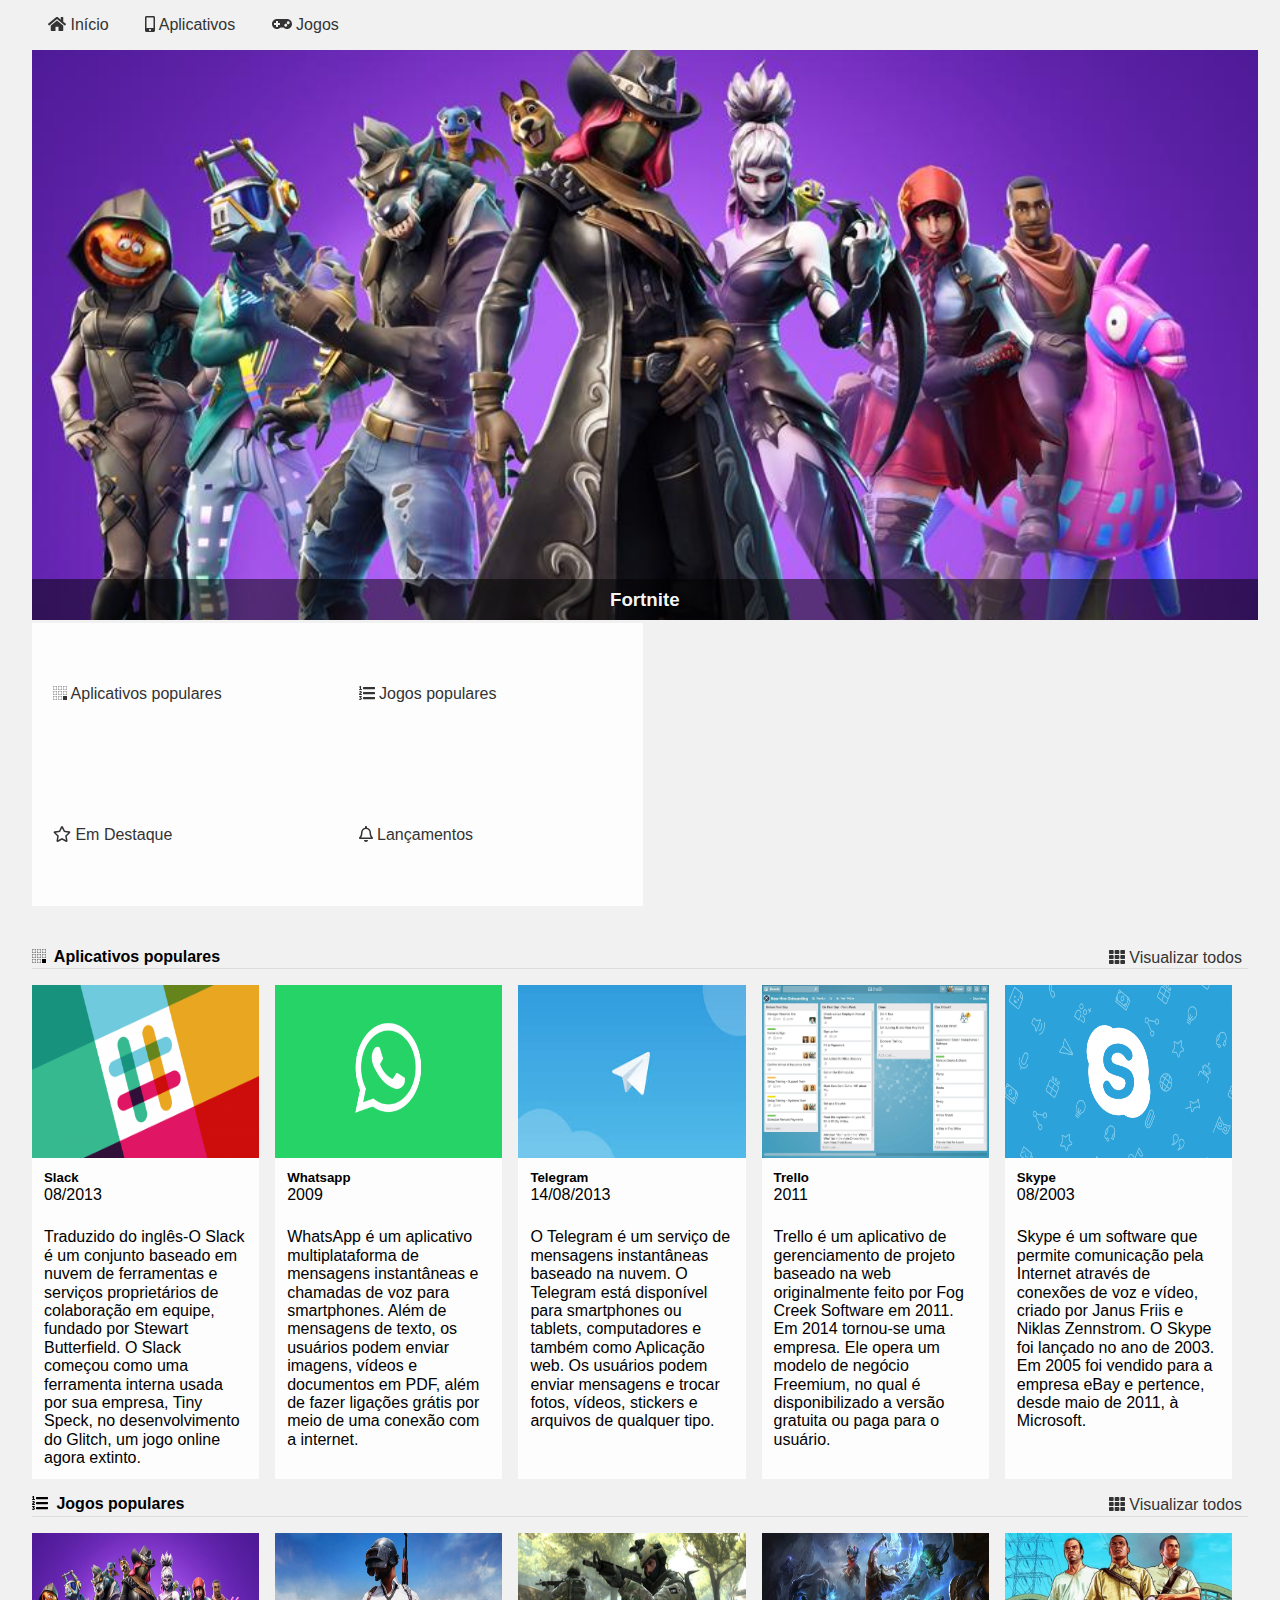
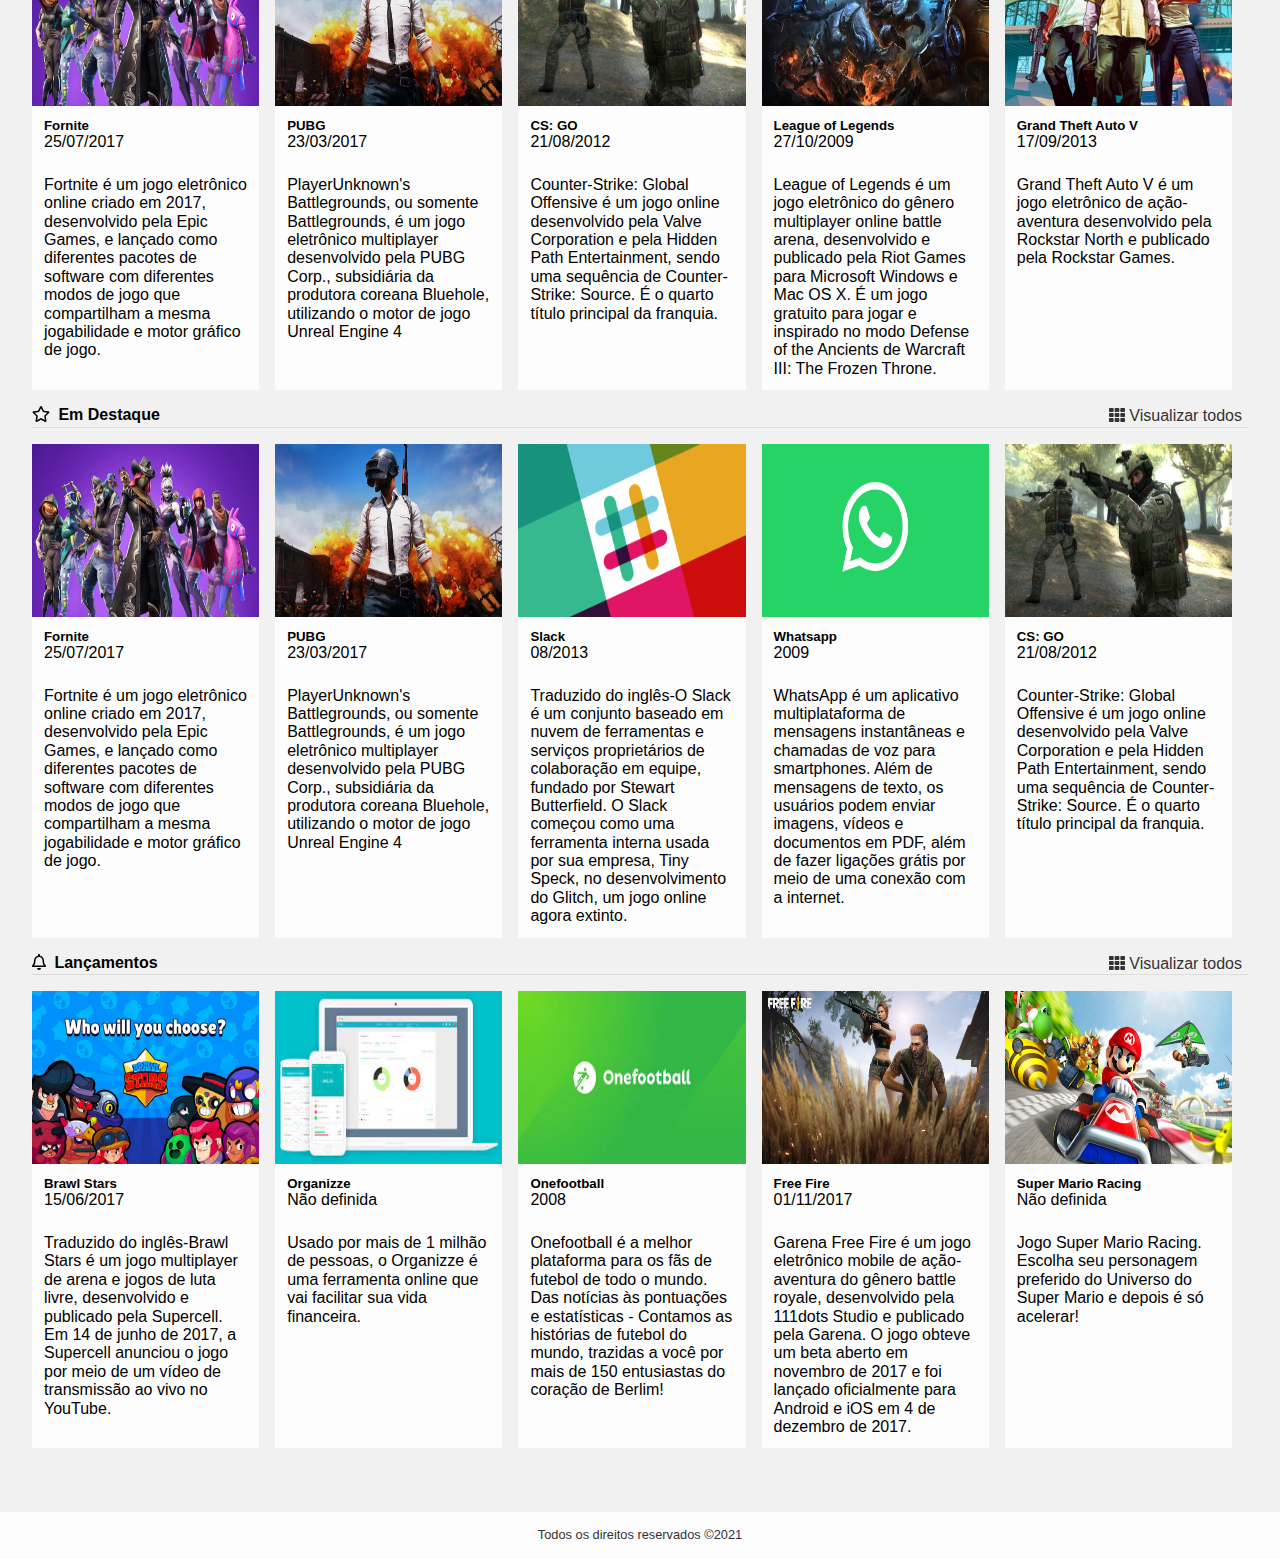
==== commit f0b0185e: "site responsivo" ====
--- a/index.html
+++ b/index.html
@@ -11,6 +11,7 @@
     <link href="./assets/css/destaques.css" rel="stylesheet">
     <link href="./assets/css/populares.css" rel="stylesheet">
     <link href="./assets/css/menu.css" rel="stylesheet">
+    <link href="./assets/css/responsivo.css" rel="stylesheet">
 </head>
 <body class="app">
     <header class="cabecalho"><nav class="menu">
--- a/assets/css/destaques.css
+++ b/assets/css/destaques.css
@@ -23,30 +23,25 @@
 
 .destaques__principal {
     background: url('../img/fortnite.jpg') center / cover no-repeat;
-    grid-column: 1 / 4;
     grid-row: 1 / 3;
 }
 
 .destaques__secundario:nth-child(2) {
     background: url('../img/pubg.jpg') center / cover no-repeat;
-    grid-column: 4 / 4;
-    grid-row: 1 / 1;
+    
 } 
 
 .destaques__secundario:nth-child(3) {
     background: url('../img/slack.png') center / cover no-repeat;
-    grid-column: 4 / 4;
-    grid-row: 2 / 2;
+   
 }
 .destaques__secundario:nth-child(4) {
     background: url('../img/whatsapp.png') center / cover no-repeat;
-    grid-column: 4 / 4;
-    grid-row: 3 / 3;
+    
 } 
 .destaques__secundario:nth-child(5) {
     background: url('../img/cs-go.jpg') center / cover no-repeat;
-    grid-column: 3 / 3;
-    grid-row: 3 / 3;
+    
 }
 .destaques__categorias {
     grid-column: 1 / 3;
--- a/assets/css/responsivo.css
+++ b/assets/css/responsivo.css
@@ -0,0 +1,39 @@
+@media screen and (min-width: 0) {
+    .destaques__principal   {
+        grid-column: 1 / 5;
+} 
+    .destaques__secundario:nth-child(2) {
+        display: none;
+        grid-column: none;
+        grid-row: none;
+}
+
+.destaques__secundario:nth-child(3) {
+    display: none;
+    grid-column: none;
+    grid-row: none;
+} 
+
+.destaques__secundario:nth-child(4) {
+    display: none;
+    grid-column: none;
+    grid-row: none;
+} 
+
+.destaques__secundario:nth-child(5) {
+    display: none;
+    grid-column: none;
+    grid-row: none;
+}   
+
+@media screen and (min-width: 768px) {
+
+}
+
+@media screen and (min-width: 992px) {
+
+}
+
+@media screen and (min-width: 1200px){
+
+}